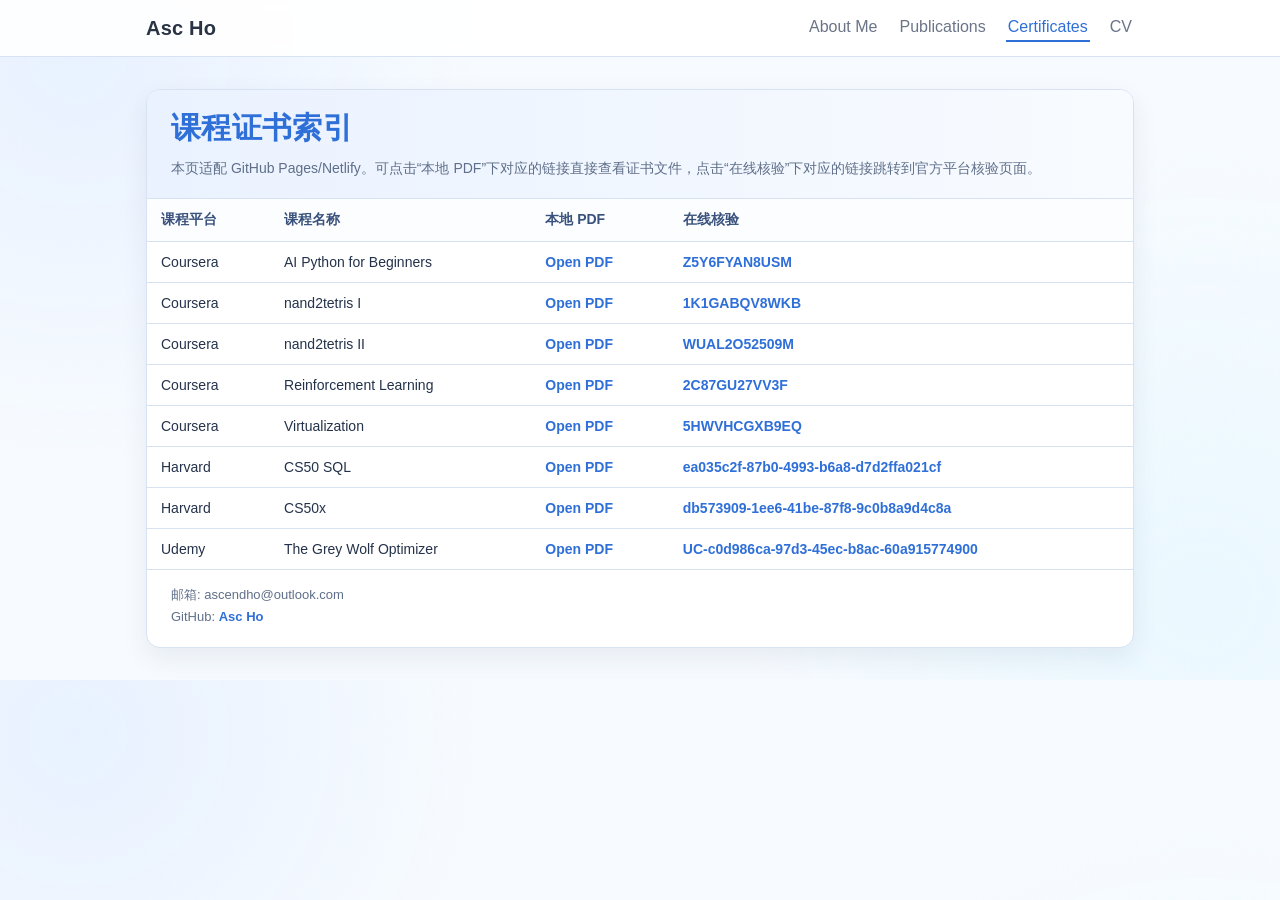
==== index.html @ d818a70f "个人网页初步" ====
<!doctype html>
<html lang="zh-CN">

<head>
  <meta charset="UTF-8">
  <meta name="viewport" content="width=device-width, initial-scale=1.0">
  <title>Course Certificates Index</title>
  <style>
    :root {
      --bg: #f7fbff;
      --card: #ffffff;
      --line: #d7e3f3;
      --text: #24324a;
      --muted: #5f6f89;
      --accent: #2f6fd8;
      --accent-soft: #ecf3ff;
      --warn-bg: #fff4cc;
      --warn-text: #7a5400;
    }

    * {
      box-sizing: border-box;
    }

    body {
      margin: 0;
      color: var(--text);
      font-family: "Segoe UI", "PingFang SC", "Microsoft YaHei", sans-serif;
      background:
        radial-gradient(circle at 6% 8%, #e8f1ff 0%, transparent 30%),
        radial-gradient(circle at 94% 88%, #eaf8ff 0%, transparent 34%),
        var(--bg);
    }

    .wrap {
      max-width: 1024px;
      margin: 32px auto;
      padding: 0 18px;
    }

    .topbar {
      border-bottom: 1px solid var(--line);
      background: rgba(255, 255, 255, 0.9);
      backdrop-filter: blur(6px);
    }

    .topbar-inner {
      max-width: 1024px;
      margin: 0 auto;
      padding: 14px 18px;
      display: flex;
      align-items: center;
      justify-content: space-between;
      gap: 14px;
    }

    .site-name {
      margin: 0;
      font-size: 20px;
      font-weight: 700;
      color: #2a3344;
      text-decoration: none;
      letter-spacing: 0.2px;
    }

    .nav {
      display: flex;
      align-items: center;
      gap: 18px;
      flex-wrap: wrap;
    }

    .nav a {
      color: #6a7487;
      font-weight: 500;
      font-size: 16px;
      text-decoration: none;
      padding: 4px 2px;
      border-bottom: 2px solid transparent;
    }

    .nav a:hover {
      color: #2f6fd8;
      text-decoration: none;
    }

    .nav a.active {
      color: #2f6fd8;
      border-bottom-color: #2f6fd8;
    }

    .card {
      background: var(--card);
      border: 1px solid var(--line);
      border-radius: 14px;
      overflow: hidden;
      box-shadow: 0 10px 26px rgba(32, 52, 83, 0.08);
    }

    .head {
      padding: 18px 24px;
      border-bottom: 1px solid var(--line);
      background: linear-gradient(90deg, #eaf2ff, #f8fbff);
    }

    h1 {
      margin: 0;
      font-size: 30px;
      color: var(--accent);
      letter-spacing: 0.3px;
    }

    .desc {
      margin: 8px 0 0;
      color: var(--muted);
      font-size: 14px;
      line-height: 1.65;
    }

    table {
      width: 100%;
      border-collapse: collapse;
      font-size: 14px;
    }

    th,
    td {
      border-bottom: 1px solid var(--line);
      padding: 12px 14px;
      text-align: left;
      vertical-align: top;
    }

    th {
      background: #fbfdff;
      color: #39517c;
      font-weight: 700;
    }

    tr:hover td {
      background: var(--accent-soft);
    }

    a {
      color: var(--accent);
      font-weight: 700;
      text-decoration: none;
      word-break: break-all;
    }

    a:hover {
      text-decoration: underline;
    }

    .to-fill {
      display: inline-block;
      padding: 3px 8px;
      border-radius: 999px;
      background: var(--warn-bg);
      color: var(--warn-text);
      font-weight: 700;
      border: 1px solid #f2d271;
      font-size: 12px;
      letter-spacing: 0.2px;
    }

    .foot {
      padding: 14px 24px 20px;
      color: var(--muted);
      font-size: 13px;
      line-height: 1.65;
    }

    @media (max-width: 760px) {
      .wrap {
        margin: 18px auto;
      }

      .topbar-inner {
        flex-direction: column;
        align-items: flex-start;
        gap: 8px;
      }

      .nav {
        gap: 12px;
      }

      .nav a {
        font-size: 15px;
      }

      h1 {
        font-size: 24px;
      }

      table {
        font-size: 13px;
      }

      th,
      td {
        padding: 10px;
      }
    }
  </style>
</head>

<body>
  <header class="topbar">
    <div class="topbar-inner">
      <a class="site-name" href="https://github.com/ascendho" target="_blank" rel="noopener noreferrer">Asc Ho</a>
      <nav class="nav" aria-label="Main Navigation">
        <a href="https://github.com/ascendho" target="_blank" rel="noopener noreferrer">About Me</a>
        <a href="https://scholar.google.com" target="_blank" rel="noopener noreferrer">Publications</a>
        <a class="active" href="index.html">Certificates</a>
        <a href="certificates/resume.pdf" target="_blank" rel="noopener noreferrer"
          title="Place your resume at certificates/resume.pdf in this repository.">CV</a>
      </nav>
    </div>
  </header>
  <div class="wrap">
    <section class="card">
      <header class="head">
        <h1>课程证书索引</h1>
        <p class="desc">本页适配 GitHub Pages/Netlify。可点击“本地 PDF”下对应的链接直接查看证书文件，点击“在线核验”下对应的链接跳转到官方平台核验页面。</p>
      </header>

      <table>
        <thead>
          <tr>
            <th>课程平台</th>
            <th>课程名称</th>
            <th>本地 PDF</th>
            <th>在线核验</th>
          </tr>
        </thead>
        <tbody>
          <tr>
            <td>Coursera</td>
            <td>AI Python for Beginners</td>
            <td><a href="certificates/ai-python-for-beginners.pdf" target="_blank" rel="noopener noreferrer">Open
                PDF</a></td>
            <td><a href="https://coursera.org/verify/Z5Y6FYAN8USM" target="_blank"
                rel="noopener noreferrer">Z5Y6FYAN8USM</a></td>
          </tr>
          <tr>
            <td>Coursera</td>
            <td>nand2tetris I</td>
            <td><a href="certificates/nand2tetris-i.pdf" target="_blank" rel="noopener noreferrer">Open PDF</a></td>
            <td><a href="https://coursera.org/verify/1K1GABQV8WKB" target="_blank"
                rel="noopener noreferrer">1K1GABQV8WKB</a></td>
          </tr>
          <tr>
            <td>Coursera</td>
            <td>nand2tetris II</td>
            <td><a href="certificates/nand2tetris-ii.pdf" target="_blank" rel="noopener noreferrer">Open PDF</a></td>
            <td><a href="https://coursera.org/verify/WUAL2O52509M" target="_blank"
                rel="noopener noreferrer">WUAL2O52509M</a></td>
          </tr>
          <tr>
            <td>Coursera</td>
            <td>Reinforcement Learning</td>
            <td><a href="certificates/reinforcement-learning.pdf" target="_blank" rel="noopener noreferrer">Open PDF</a>
            </td>
            <td><a href="https://coursera.org/verify/2C87GU27VV3F" target="_blank"
                rel="noopener noreferrer">2C87GU27VV3F</a></td>
          </tr>
          <tr>
            <td>Coursera</td>
            <td>Virtualization</td>
            <td><a href="certificates/virtualization.pdf" target="_blank" rel="noopener noreferrer">Open PDF</a></td>
            <td><a href="https://coursera.org/verify/5HWVHCGXB9EQ" target="_blank"
                rel="noopener noreferrer">5HWVHCGXB9EQ</a></td>
          </tr>
          <tr>
            <td>Harvard</td>
            <td>CS50 SQL</td>
            <td><a href="certificates/cs50-sql.pdf" target="_blank" rel="noopener noreferrer">Open PDF</a></td>
            <td><a href="https://cs50.harvard.edu/certificates/ea035c2f-87b0-4993-b6a8-d7d2ffa021cf" target="_blank"
                rel="noopener noreferrer">ea035c2f-87b0-4993-b6a8-d7d2ffa021cf</a></td>
          </tr>
          <tr>
            <td>Harvard</td>
            <td>CS50x</td>
            <td><a href="certificates/cs50x.pdf" target="_blank" rel="noopener noreferrer">Open PDF</a></td>
            <td><a href="https://cs50.harvard.edu/certificates/db573909-1ee6-41be-87f8-9c0b8a9d4c8a" target="_blank"
                rel="noopener noreferrer">db573909-1ee6-41be-87f8-9c0b8a9d4c8a</a></td>
          </tr>
          <tr>
            <td>Udemy</td>
            <td>The Grey Wolf Optimizer</td>
            <td><a href="certificates/the-grey-wolf-optimizer.pdf" target="_blank" rel="noopener noreferrer">Open
                PDF</a></td>
            <td><a href="https://ude.my/UC-c0d986ca-97d3-45ec-b8ac-60a915774900" target="_blank"
                rel="noopener noreferrer">UC-c0d986ca-97d3-45ec-b8ac-60a915774900</a></td>
          </tr>
        </tbody>
      </table>

      <div class="foot">
        邮箱: ascendho@outlook.com<br>
        GitHub: <a href="https://github.com/ascendho" target="_blank" rel="noopener noreferrer">Asc Ho</a>
      </div>
    </section>
  </div>
</body>

</html>
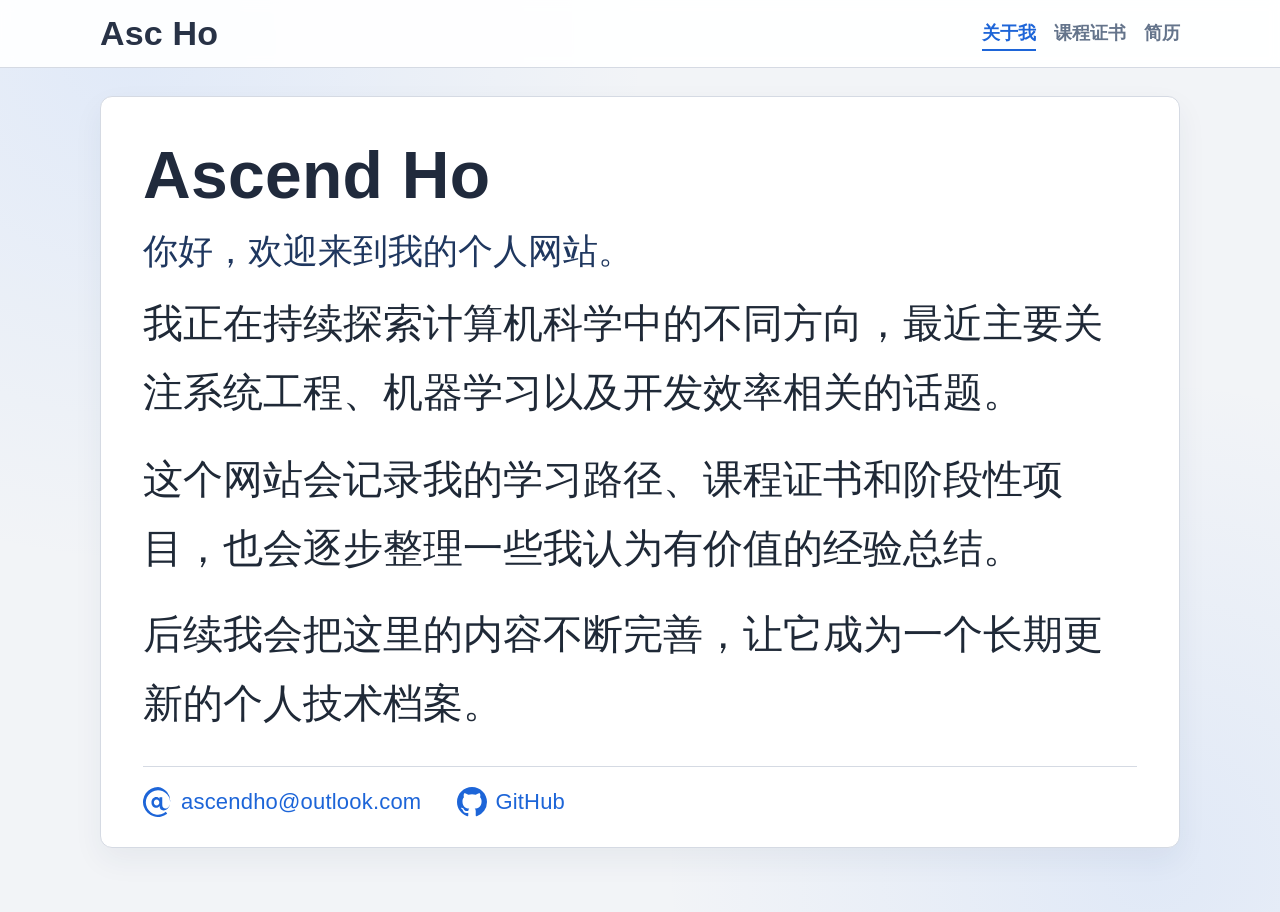
==== commit 9a3f1663: "添加 About me" ====
--- a/index.html
+++ b/index.html
@@ -4,22 +4,24 @@
 <head>
   <meta charset="UTF-8">
   <meta name="viewport" content="width=device-width, initial-scale=1.0">
-  <title>Course Certificates Index</title>
+  <title>Asc Ho</title>
   <style>
     :root {
-      --bg: #f7fbff;
+      --bg: #f2f4f7;
       --card: #ffffff;
-      --line: #d7e3f3;
-      --text: #24324a;
-      --muted: #5f6f89;
-      --accent: #2f6fd8;
-      --accent-soft: #ecf3ff;
-      --warn-bg: #fff4cc;
-      --warn-text: #7a5400;
+      --text: #1f2937;
+      --muted: #4b5563;
+      --line: #d5dae3;
+      --accent: #1d65d8;
+      --accent-soft: #eff5ff;
     }
 
     * {
       box-sizing: border-box;
+    }
+
+    html {
+      scroll-behavior: smooth;
     }
 
     body {
@@ -27,40 +29,37 @@
       color: var(--text);
       font-family: "Segoe UI", "PingFang SC", "Microsoft YaHei", sans-serif;
       background:
-        radial-gradient(circle at 6% 8%, #e8f1ff 0%, transparent 30%),
-        radial-gradient(circle at 94% 88%, #eaf8ff 0%, transparent 34%),
+        radial-gradient(circle at 10% 5%, rgba(98, 157, 255, 0.12) 0%, transparent 36%),
+        radial-gradient(circle at 90% 95%, rgba(66, 133, 244, 0.1) 0%, transparent 34%),
         var(--bg);
-    }
-
-    .wrap {
-      max-width: 1024px;
-      margin: 32px auto;
-      padding: 0 18px;
     }
 
     .topbar {
       border-bottom: 1px solid var(--line);
-      background: rgba(255, 255, 255, 0.9);
+      background: rgba(255, 255, 255, 0.93);
       backdrop-filter: blur(6px);
+      position: sticky;
+      top: 0;
+      z-index: 10;
     }
 
     .topbar-inner {
-      max-width: 1024px;
+      max-width: 1120px;
       margin: 0 auto;
-      padding: 14px 18px;
+      padding: 14px 20px;
       display: flex;
       align-items: center;
       justify-content: space-between;
-      gap: 14px;
+      gap: 16px;
     }
 
     .site-name {
       margin: 0;
-      font-size: 20px;
+      color: #283246;
+      font-size: 34px;
       font-weight: 700;
-      color: #2a3344;
+      letter-spacing: 0.2px;
       text-decoration: none;
-      letter-spacing: 0.2px;
     }
 
     .nav {
@@ -71,56 +70,135 @@
     }
 
     .nav a {
-      color: #6a7487;
-      font-weight: 500;
-      font-size: 16px;
+      color: #64748b;
       text-decoration: none;
-      padding: 4px 2px;
+      font-size: 18px;
+      font-weight: 600;
       border-bottom: 2px solid transparent;
+      padding: 4px 0;
+      transition: color 0.22s ease, border-color 0.22s ease;
     }
 
     .nav a:hover {
-      color: #2f6fd8;
-      text-decoration: none;
+      color: var(--accent);
     }
 
     .nav a.active {
-      color: #2f6fd8;
-      border-bottom-color: #2f6fd8;
+      color: var(--accent);
+      border-bottom-color: var(--accent);
+    }
+
+    .wrap {
+      max-width: 1120px;
+      margin: 28px auto;
+      padding: 0 20px 36px;
     }
 
     .card {
       background: var(--card);
       border: 1px solid var(--line);
-      border-radius: 14px;
+      border-radius: 12px;
+      box-shadow: 0 12px 30px rgba(39, 54, 84, 0.06);
       overflow: hidden;
-      box-shadow: 0 10px 26px rgba(32, 52, 83, 0.08);
-    }
-
-    .head {
-      padding: 18px 24px;
+    }
+
+    .about {
+      padding: 44px 42px 30px;
+      animation: fade-in 0.7s ease;
+    }
+
+    h1 {
+      margin: 0;
+      font-size: 66px;
+      line-height: 1.05;
+      letter-spacing: 0.3px;
+      color: #202a3c;
+    }
+
+    .role {
+      margin: 18px 0 14px;
+      font-size: 35px;
+      color: #1f375f;
+      font-weight: 500;
+    }
+
+    .desc {
+      margin: 0;
+      color: #1f2937;
+      font-size: 40px;
+      line-height: 1.72;
+    }
+
+    .desc+.desc {
+      margin-top: 18px;
+    }
+
+    .contact {
+      margin-top: 28px;
+      padding-top: 20px;
+      border-top: 1px solid var(--line);
+    }
+
+    .contact-links {
+      display: flex;
+      align-items: center;
+      gap: 36px;
+      flex-wrap: wrap;
+    }
+
+    .contact-link {
+      display: inline-flex;
+      align-items: center;
+      gap: 8px;
+      color: var(--accent);
+      text-decoration: none;
+      font-size: 22px;
+      line-height: 1.2;
+      font-weight: 500;
+      letter-spacing: 0.2px;
+    }
+
+    .contact-link:hover {
+      text-decoration: underline;
+    }
+
+    .contact-icon {
+      width: 30px;
+      height: 30px;
+      fill: currentColor;
+      flex-shrink: 0;
+    }
+
+    .certificates {
+      margin-top: 22px;
+      border-top: 1px solid var(--line);
+      animation: fade-in 0.7s ease;
+    }
+
+    .section-head {
+      padding: 20px 26px;
       border-bottom: 1px solid var(--line);
-      background: linear-gradient(90deg, #eaf2ff, #f8fbff);
-    }
-
-    h1 {
-      margin: 0;
-      font-size: 30px;
-      color: var(--accent);
-      letter-spacing: 0.3px;
-    }
-
-    .desc {
-      margin: 8px 0 0;
+      background: linear-gradient(90deg, #edf3ff, #f8fbff);
+    }
+
+    h2 {
+      margin: 0;
+      font-size: 31px;
+      color: #1e4f9e;
+      letter-spacing: 0.2px;
+    }
+
+    .section-desc {
+      margin: 7px 0 0;
       color: var(--muted);
-      font-size: 14px;
+      font-size: 15px;
       line-height: 1.65;
     }
 
     table {
       width: 100%;
       border-collapse: collapse;
-      font-size: 14px;
+      font-size: 15px;
     }
 
     th,
@@ -133,65 +211,112 @@
 
     th {
       background: #fbfdff;
-      color: #39517c;
+      color: #334d77;
       font-weight: 700;
     }
 
-    tr:hover td {
+    tbody tr:hover td {
       background: var(--accent-soft);
     }
 
-    a {
+    td a {
       color: var(--accent);
+      text-decoration: none;
       font-weight: 700;
-      text-decoration: none;
       word-break: break-all;
     }
 
-    a:hover {
+    td a:hover {
       text-decoration: underline;
     }
 
-    .to-fill {
-      display: inline-block;
-      padding: 3px 8px;
-      border-radius: 999px;
-      background: var(--warn-bg);
-      color: var(--warn-text);
-      font-weight: 700;
-      border: 1px solid #f2d271;
-      font-size: 12px;
-      letter-spacing: 0.2px;
-    }
-
-    .foot {
-      padding: 14px 24px 20px;
-      color: var(--muted);
-      font-size: 13px;
-      line-height: 1.65;
-    }
-
-    @media (max-width: 760px) {
-      .wrap {
-        margin: 18px auto;
-      }
-
+    @keyframes fade-in {
+      from {
+        opacity: 0;
+        transform: translateY(8px);
+      }
+
+      to {
+        opacity: 1;
+        transform: translateY(0);
+      }
+    }
+
+    @media (max-width: 900px) {
+      .site-name {
+        font-size: 28px;
+      }
+
+      .nav a {
+        font-size: 16px;
+      }
+
+      .about {
+        padding: 28px 22px 24px;
+      }
+
+      h1 {
+        font-size: 46px;
+      }
+
+      .role {
+        font-size: 24px;
+      }
+
+      .desc {
+        font-size: 20px;
+      }
+
+      .contact-link {
+        font-size: 19px;
+      }
+
+      .contact-icon {
+        width: 26px;
+        height: 26px;
+      }
+    }
+
+    @media (max-width: 640px) {
       .topbar-inner {
         flex-direction: column;
         align-items: flex-start;
         gap: 8px;
       }
 
-      .nav {
-        gap: 12px;
-      }
-
-      .nav a {
-        font-size: 15px;
+      .wrap {
+        margin: 16px auto;
+        padding: 0 12px 24px;
+      }
+
+      .site-name {
+        font-size: 24px;
       }
 
       h1 {
-        font-size: 24px;
+        font-size: 38px;
+      }
+
+      .role {
+        margin-top: 12px;
+        font-size: 21px;
+      }
+
+      .desc {
+        font-size: 18px;
+      }
+
+      .contact-links {
+        gap: 16px;
+      }
+
+      .contact-link {
+        font-size: 18px;
+      }
+
+      .contact-icon {
+        width: 24px;
+        height: 24px;
       }
 
       table {
@@ -209,101 +334,45 @@
 <body>
   <header class="topbar">
     <div class="topbar-inner">
-      <a class="site-name" href="https://github.com/ascendho" target="_blank" rel="noopener noreferrer">Asc Ho</a>
+      <a class="site-name" href="#about">Asc Ho</a>
       <nav class="nav" aria-label="Main Navigation">
-        <a href="https://github.com/ascendho" target="_blank" rel="noopener noreferrer">About Me</a>
-        <a href="https://scholar.google.com" target="_blank" rel="noopener noreferrer">Publications</a>
-        <a class="active" href="index.html">Certificates</a>
-        <a href="certificates/resume.pdf" target="_blank" rel="noopener noreferrer"
-          title="Place your resume at certificates/resume.pdf in this repository.">CV</a>
+        <a class="active" href="index.html">关于我</a>
+        <a href="certificates/index.html">课程证书</a>
+        <a href="certificates/resume.pdf" target="_blank" rel="noopener noreferrer">简历</a>
       </nav>
     </div>
   </header>
-  <div class="wrap">
-    <section class="card">
-      <header class="head">
-        <h1>课程证书索引</h1>
-        <p class="desc">本页适配 GitHub Pages/Netlify。可点击“本地 PDF”下对应的链接直接查看证书文件，点击“在线核验”下对应的链接跳转到官方平台核验页面。</p>
-      </header>
-
-      <table>
-        <thead>
-          <tr>
-            <th>课程平台</th>
-            <th>课程名称</th>
-            <th>本地 PDF</th>
-            <th>在线核验</th>
-          </tr>
-        </thead>
-        <tbody>
-          <tr>
-            <td>Coursera</td>
-            <td>AI Python for Beginners</td>
-            <td><a href="certificates/ai-python-for-beginners.pdf" target="_blank" rel="noopener noreferrer">Open
-                PDF</a></td>
-            <td><a href="https://coursera.org/verify/Z5Y6FYAN8USM" target="_blank"
-                rel="noopener noreferrer">Z5Y6FYAN8USM</a></td>
-          </tr>
-          <tr>
-            <td>Coursera</td>
-            <td>nand2tetris I</td>
-            <td><a href="certificates/nand2tetris-i.pdf" target="_blank" rel="noopener noreferrer">Open PDF</a></td>
-            <td><a href="https://coursera.org/verify/1K1GABQV8WKB" target="_blank"
-                rel="noopener noreferrer">1K1GABQV8WKB</a></td>
-          </tr>
-          <tr>
-            <td>Coursera</td>
-            <td>nand2tetris II</td>
-            <td><a href="certificates/nand2tetris-ii.pdf" target="_blank" rel="noopener noreferrer">Open PDF</a></td>
-            <td><a href="https://coursera.org/verify/WUAL2O52509M" target="_blank"
-                rel="noopener noreferrer">WUAL2O52509M</a></td>
-          </tr>
-          <tr>
-            <td>Coursera</td>
-            <td>Reinforcement Learning</td>
-            <td><a href="certificates/reinforcement-learning.pdf" target="_blank" rel="noopener noreferrer">Open PDF</a>
-            </td>
-            <td><a href="https://coursera.org/verify/2C87GU27VV3F" target="_blank"
-                rel="noopener noreferrer">2C87GU27VV3F</a></td>
-          </tr>
-          <tr>
-            <td>Coursera</td>
-            <td>Virtualization</td>
-            <td><a href="certificates/virtualization.pdf" target="_blank" rel="noopener noreferrer">Open PDF</a></td>
-            <td><a href="https://coursera.org/verify/5HWVHCGXB9EQ" target="_blank"
-                rel="noopener noreferrer">5HWVHCGXB9EQ</a></td>
-          </tr>
-          <tr>
-            <td>Harvard</td>
-            <td>CS50 SQL</td>
-            <td><a href="certificates/cs50-sql.pdf" target="_blank" rel="noopener noreferrer">Open PDF</a></td>
-            <td><a href="https://cs50.harvard.edu/certificates/ea035c2f-87b0-4993-b6a8-d7d2ffa021cf" target="_blank"
-                rel="noopener noreferrer">ea035c2f-87b0-4993-b6a8-d7d2ffa021cf</a></td>
-          </tr>
-          <tr>
-            <td>Harvard</td>
-            <td>CS50x</td>
-            <td><a href="certificates/cs50x.pdf" target="_blank" rel="noopener noreferrer">Open PDF</a></td>
-            <td><a href="https://cs50.harvard.edu/certificates/db573909-1ee6-41be-87f8-9c0b8a9d4c8a" target="_blank"
-                rel="noopener noreferrer">db573909-1ee6-41be-87f8-9c0b8a9d4c8a</a></td>
-          </tr>
-          <tr>
-            <td>Udemy</td>
-            <td>The Grey Wolf Optimizer</td>
-            <td><a href="certificates/the-grey-wolf-optimizer.pdf" target="_blank" rel="noopener noreferrer">Open
-                PDF</a></td>
-            <td><a href="https://ude.my/UC-c0d986ca-97d3-45ec-b8ac-60a915774900" target="_blank"
-                rel="noopener noreferrer">UC-c0d986ca-97d3-45ec-b8ac-60a915774900</a></td>
-          </tr>
-        </tbody>
-      </table>
-
-      <div class="foot">
-        邮箱: ascendho@outlook.com<br>
-        GitHub: <a href="https://github.com/ascendho" target="_blank" rel="noopener noreferrer">Asc Ho</a>
+
+  <main class="wrap">
+    <section id="about" class="card about">
+      <h1>Ascend Ho</h1>
+      <p class="role">你好，欢迎来到我的个人网站。</p>
+      <p class="desc">我正在持续探索计算机科学中的不同方向，最近主要关注系统工程、机器学习以及开发效率相关的话题。</p>
+      <p class="desc">这个网站会记录我的学习路径、课程证书和阶段性项目，也会逐步整理一些我认为有价值的经验总结。</p>
+      <p class="desc">后续我会把这里的内容不断完善，让它成为一个长期更新的个人技术档案。</p>
+
+      <div class="contact">
+        <div class="contact-links">
+          <a class="contact-link" href="mailto:ascendho@outlook.com" aria-label="发送邮件给 ascendho@outlook.com">
+            <svg class="contact-icon" viewBox="0 0 16 16" aria-hidden="true" focusable="false">
+              <path
+                d="M8 0a8 8 0 1 0 4.906 14.32l-.722-1.093A6.5 6.5 0 1 1 14.5 8c0 2.162-1.187 3.5-2.5 3.5-1.017 0-1.727-.746-1.727-1.9V5.5H8.8v.749h-.03c-.325-.57-.914-.93-1.691-.93-1.425 0-2.567 1.232-2.567 2.9 0 1.671 1.13 2.904 2.57 2.904.8 0 1.406-.365 1.73-.982h.028v.18c0 1.237.74 2.179 2.06 2.179 2.053 0 3.6-1.899 3.6-4.5A7.5 7.5 0 0 0 8 0Zm-.75 9.805c-.84 0-1.438-.73-1.438-1.589 0-.859.599-1.584 1.438-1.584.848 0 1.451.725 1.451 1.584 0 .86-.603 1.589-1.45 1.589Z" />
+            </svg>
+            <span>ascendho@outlook.com</span>
+          </a>
+
+          <a class="contact-link" href="https://github.com/ascendho" target="_blank" rel="noopener noreferrer"
+            aria-label="访问 Asc Ho 的 GitHub">
+            <svg class="contact-icon" viewBox="0 0 16 16" aria-hidden="true" focusable="false">
+              <path
+                d="M8 0C3.58 0 0 3.58 0 8c0 3.54 2.29 6.53 5.47 7.59.4.07.55-.17.55-.38 0-.19-.01-.82-.01-1.49-2.01.37-2.53-.49-2.69-.94-.09-.23-.48-.94-.82-1.13-.28-.15-.68-.52-.01-.53.63-.01 1.08.58 1.23.82.72 1.21 1.87.87 2.33.66.07-.52.28-.87.5-1.07-1.78-.2-3.64-.89-3.64-3.95 0-.87.31-1.59.82-2.15-.08-.2-.36-1.02.08-2.12 0 0 .67-.21 2.2.82a7.53 7.53 0 0 1 4 0c1.53-1.04 2.2-.82 2.2-.82.44 1.1.16 1.92.08 2.12.51.56.82 1.27.82 2.15 0 3.07-1.87 3.75-3.65 3.95.29.25.54.73.54 1.48 0 1.07-.01 1.93-.01 2.2 0 .21.15.46.55.38A8.01 8.01 0 0 0 16 8c0-4.42-3.58-8-8-8Z" />
+            </svg>
+            <span>GitHub</span>
+          </a>
+        </div>
       </div>
     </section>
-  </div>
+  </main>
 </body>
 
 </html>
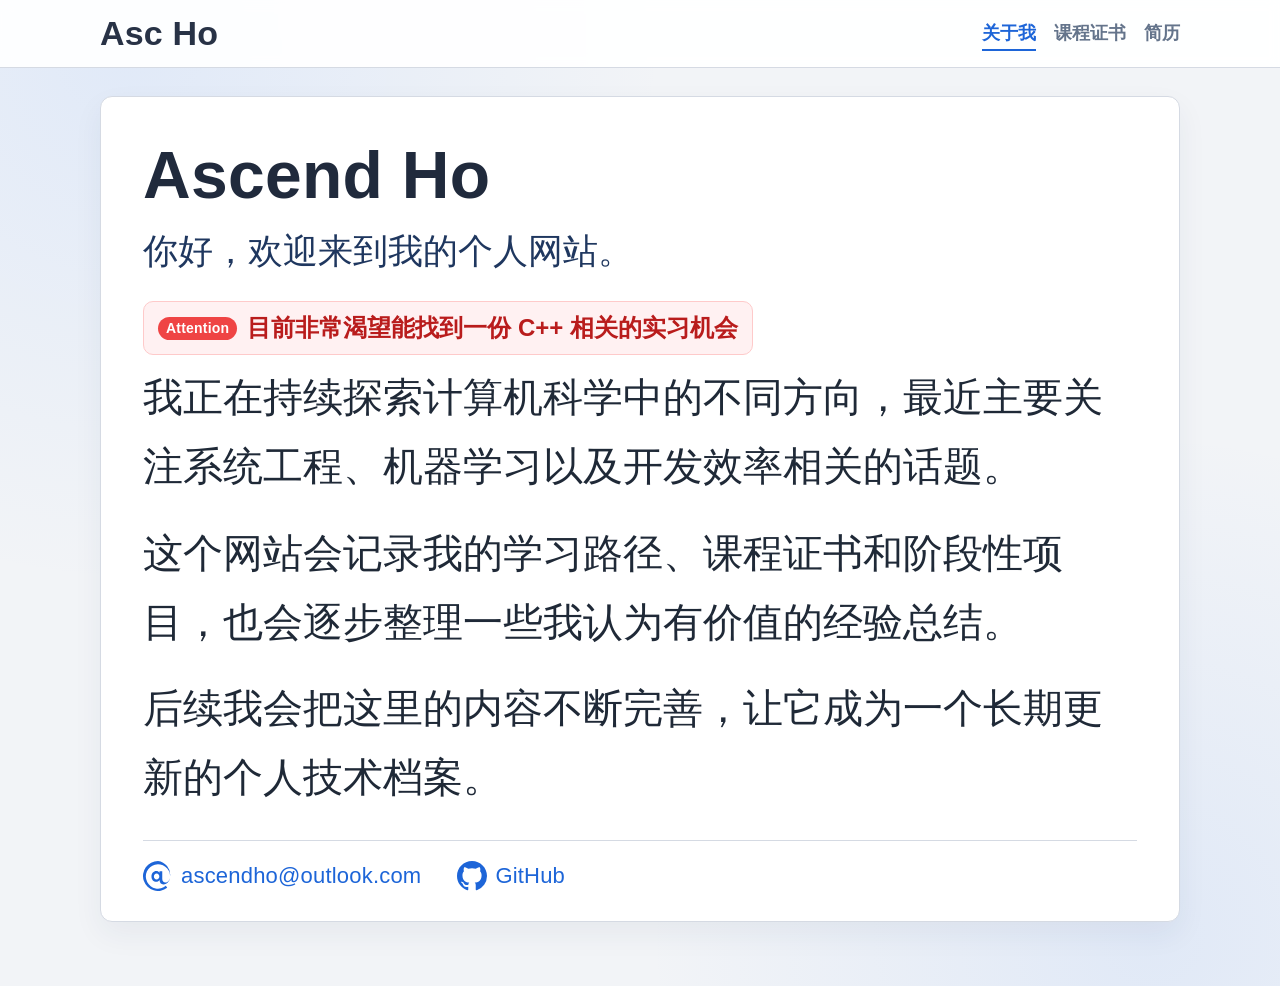
==== commit a4e9c9d3: "添加 “Attention” 提示" ====
--- a/index.html
+++ b/index.html
@@ -5,103 +5,8 @@
   <meta charset="UTF-8">
   <meta name="viewport" content="width=device-width, initial-scale=1.0">
   <title>Asc Ho</title>
+  <link rel="stylesheet" href="assets/common.css">
   <style>
-    :root {
-      --bg: #f2f4f7;
-      --card: #ffffff;
-      --text: #1f2937;
-      --muted: #4b5563;
-      --line: #d5dae3;
-      --accent: #1d65d8;
-      --accent-soft: #eff5ff;
-    }
-
-    * {
-      box-sizing: border-box;
-    }
-
-    html {
-      scroll-behavior: smooth;
-    }
-
-    body {
-      margin: 0;
-      color: var(--text);
-      font-family: "Segoe UI", "PingFang SC", "Microsoft YaHei", sans-serif;
-      background:
-        radial-gradient(circle at 10% 5%, rgba(98, 157, 255, 0.12) 0%, transparent 36%),
-        radial-gradient(circle at 90% 95%, rgba(66, 133, 244, 0.1) 0%, transparent 34%),
-        var(--bg);
-    }
-
-    .topbar {
-      border-bottom: 1px solid var(--line);
-      background: rgba(255, 255, 255, 0.93);
-      backdrop-filter: blur(6px);
-      position: sticky;
-      top: 0;
-      z-index: 10;
-    }
-
-    .topbar-inner {
-      max-width: 1120px;
-      margin: 0 auto;
-      padding: 14px 20px;
-      display: flex;
-      align-items: center;
-      justify-content: space-between;
-      gap: 16px;
-    }
-
-    .site-name {
-      margin: 0;
-      color: #283246;
-      font-size: 34px;
-      font-weight: 700;
-      letter-spacing: 0.2px;
-      text-decoration: none;
-    }
-
-    .nav {
-      display: flex;
-      align-items: center;
-      gap: 18px;
-      flex-wrap: wrap;
-    }
-
-    .nav a {
-      color: #64748b;
-      text-decoration: none;
-      font-size: 18px;
-      font-weight: 600;
-      border-bottom: 2px solid transparent;
-      padding: 4px 0;
-      transition: color 0.22s ease, border-color 0.22s ease;
-    }
-
-    .nav a:hover {
-      color: var(--accent);
-    }
-
-    .nav a.active {
-      color: var(--accent);
-      border-bottom-color: var(--accent);
-    }
-
-    .wrap {
-      max-width: 1120px;
-      margin: 28px auto;
-      padding: 0 20px 36px;
-    }
-
-    .card {
-      background: var(--card);
-      border: 1px solid var(--line);
-      border-radius: 12px;
-      box-shadow: 0 12px 30px rgba(39, 54, 84, 0.06);
-      overflow: hidden;
-    }
-
     .about {
       padding: 44px 42px 30px;
       animation: fade-in 0.7s ease;
@@ -120,6 +25,36 @@
       font-size: 35px;
       color: #1f375f;
       font-weight: 500;
+    }
+
+    .notice {
+      margin: 12px 0 8px;
+      display: inline-flex;
+      align-items: center;
+      gap: 10px;
+      padding: 8px 14px;
+      border-radius: 10px;
+      border: 1px solid #fecaca;
+      background: #fff1f2;
+      color: #b91c1c;
+      font-size: 24px;
+      font-weight: 700;
+      line-height: 1.5;
+    }
+
+    .notice-badge {
+      display: inline-flex;
+      align-items: center;
+      justify-content: center;
+      padding: 2px 8px;
+      border-radius: 999px;
+      background: #ef4444;
+      color: #ffffff;
+      font-size: 14px;
+      letter-spacing: 0.2px;
+      line-height: 1.4;
+      font-weight: 700;
+      flex-shrink: 0;
     }
 
     .desc {
@@ -169,88 +104,7 @@
       flex-shrink: 0;
     }
 
-    .certificates {
-      margin-top: 22px;
-      border-top: 1px solid var(--line);
-      animation: fade-in 0.7s ease;
-    }
-
-    .section-head {
-      padding: 20px 26px;
-      border-bottom: 1px solid var(--line);
-      background: linear-gradient(90deg, #edf3ff, #f8fbff);
-    }
-
-    h2 {
-      margin: 0;
-      font-size: 31px;
-      color: #1e4f9e;
-      letter-spacing: 0.2px;
-    }
-
-    .section-desc {
-      margin: 7px 0 0;
-      color: var(--muted);
-      font-size: 15px;
-      line-height: 1.65;
-    }
-
-    table {
-      width: 100%;
-      border-collapse: collapse;
-      font-size: 15px;
-    }
-
-    th,
-    td {
-      border-bottom: 1px solid var(--line);
-      padding: 12px 14px;
-      text-align: left;
-      vertical-align: top;
-    }
-
-    th {
-      background: #fbfdff;
-      color: #334d77;
-      font-weight: 700;
-    }
-
-    tbody tr:hover td {
-      background: var(--accent-soft);
-    }
-
-    td a {
-      color: var(--accent);
-      text-decoration: none;
-      font-weight: 700;
-      word-break: break-all;
-    }
-
-    td a:hover {
-      text-decoration: underline;
-    }
-
-    @keyframes fade-in {
-      from {
-        opacity: 0;
-        transform: translateY(8px);
-      }
-
-      to {
-        opacity: 1;
-        transform: translateY(0);
-      }
-    }
-
     @media (max-width: 900px) {
-      .site-name {
-        font-size: 28px;
-      }
-
-      .nav a {
-        font-size: 16px;
-      }
-
       .about {
         padding: 28px 22px 24px;
       }
@@ -265,6 +119,10 @@
 
       .desc {
         font-size: 20px;
+      }
+
+      .notice {
+        font-size: 19px;
       }
 
       .contact-link {
@@ -278,21 +136,6 @@
     }
 
     @media (max-width: 640px) {
-      .topbar-inner {
-        flex-direction: column;
-        align-items: flex-start;
-        gap: 8px;
-      }
-
-      .wrap {
-        margin: 16px auto;
-        padding: 0 12px 24px;
-      }
-
-      .site-name {
-        font-size: 24px;
-      }
-
       h1 {
         font-size: 38px;
       }
@@ -306,6 +149,15 @@
         font-size: 18px;
       }
 
+      .notice {
+        width: 100%;
+        font-size: 17px;
+      }
+
+      .notice-badge {
+        font-size: 12px;
+      }
+
       .contact-links {
         gap: 16px;
       }
@@ -318,35 +170,18 @@
         width: 24px;
         height: 24px;
       }
-
-      table {
-        font-size: 13px;
-      }
-
-      th,
-      td {
-        padding: 10px;
-      }
     }
   </style>
 </head>
 
 <body>
-  <header class="topbar">
-    <div class="topbar-inner">
-      <a class="site-name" href="#about">Asc Ho</a>
-      <nav class="nav" aria-label="Main Navigation">
-        <a class="active" href="index.html">关于我</a>
-        <a href="certificates/index.html">课程证书</a>
-        <a href="certificates/resume.pdf" target="_blank" rel="noopener noreferrer">简历</a>
-      </nav>
-    </div>
-  </header>
+  <header id="site-header" class="topbar" data-page="about" data-root-prefix=""></header>
 
   <main class="wrap">
     <section id="about" class="card about">
       <h1>Ascend Ho</h1>
       <p class="role">你好，欢迎来到我的个人网站。</p>
+      <p class="notice"><span class="notice-badge">Attention</span>目前非常渴望能找到一份 C++ 相关的实习机会</p>
       <p class="desc">我正在持续探索计算机科学中的不同方向，最近主要关注系统工程、机器学习以及开发效率相关的话题。</p>
       <p class="desc">这个网站会记录我的学习路径、课程证书和阶段性项目，也会逐步整理一些我认为有价值的经验总结。</p>
       <p class="desc">后续我会把这里的内容不断完善，让它成为一个长期更新的个人技术档案。</p>
@@ -373,6 +208,7 @@
       </div>
     </section>
   </main>
+  <script src="assets/nav.js" defer></script>
 </body>
 
 </html>
--- a/assets/common.css
+++ b/assets/common.css
@@ -0,0 +1,130 @@
+:root {
+  --bg: #f2f4f7;
+  --card: #ffffff;
+  --text: #1f2937;
+  --muted: #4b5563;
+  --line: #d5dae3;
+  --accent: #1d65d8;
+  --accent-soft: #eff5ff;
+}
+
+* {
+  box-sizing: border-box;
+}
+
+body {
+  margin: 0;
+  color: var(--text);
+  font-family: "Segoe UI", "PingFang SC", "Microsoft YaHei", sans-serif;
+  background:
+    radial-gradient(circle at 10% 5%, rgba(98, 157, 255, 0.12) 0%, transparent 36%),
+    radial-gradient(circle at 90% 95%, rgba(66, 133, 244, 0.1) 0%, transparent 34%),
+    var(--bg);
+}
+
+.topbar {
+  border-bottom: 1px solid var(--line);
+  background: rgba(255, 255, 255, 0.93);
+  backdrop-filter: blur(6px);
+  position: sticky;
+  top: 0;
+  z-index: 10;
+}
+
+.topbar-inner {
+  max-width: 1120px;
+  margin: 0 auto;
+  padding: 14px 20px;
+  display: flex;
+  align-items: center;
+  justify-content: space-between;
+  gap: 16px;
+}
+
+.site-name {
+  margin: 0;
+  color: #283246;
+  font-size: 34px;
+  font-weight: 700;
+  letter-spacing: 0.2px;
+  text-decoration: none;
+}
+
+.nav {
+  display: flex;
+  align-items: center;
+  gap: 18px;
+  flex-wrap: wrap;
+}
+
+.nav a {
+  color: #64748b;
+  text-decoration: none;
+  font-size: 18px;
+  font-weight: 600;
+  border-bottom: 2px solid transparent;
+  padding: 4px 0;
+  transition: color 0.22s ease, border-color 0.22s ease;
+}
+
+.nav a:hover {
+  color: var(--accent);
+}
+
+.nav a.active {
+  color: var(--accent);
+  border-bottom-color: var(--accent);
+}
+
+.wrap {
+  max-width: 1120px;
+  margin: 28px auto;
+  padding: 0 20px 36px;
+}
+
+.card {
+  background: var(--card);
+  border: 1px solid var(--line);
+  border-radius: 12px;
+  box-shadow: 0 12px 30px rgba(39, 54, 84, 0.06);
+  overflow: hidden;
+}
+
+@keyframes fade-in {
+  from {
+    opacity: 0;
+    transform: translateY(8px);
+  }
+
+  to {
+    opacity: 1;
+    transform: translateY(0);
+  }
+}
+
+@media (max-width: 900px) {
+  .site-name {
+    font-size: 28px;
+  }
+
+  .nav a {
+    font-size: 16px;
+  }
+}
+
+@media (max-width: 640px) {
+  .topbar-inner {
+    flex-direction: column;
+    align-items: flex-start;
+    gap: 8px;
+  }
+
+  .wrap {
+    margin: 16px auto;
+    padding: 0 12px 24px;
+  }
+
+  .site-name {
+    font-size: 24px;
+  }
+}
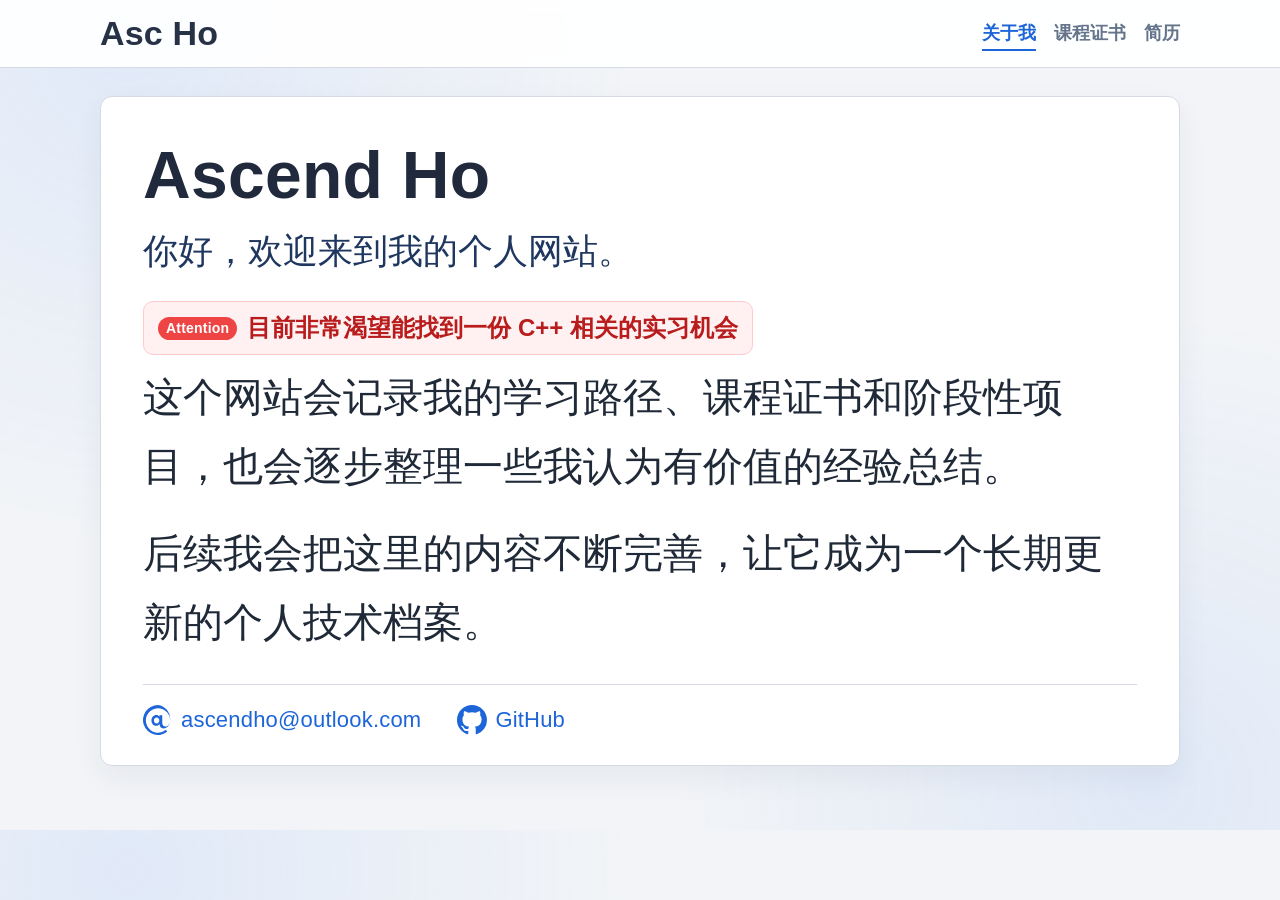
==== commit 779a8657: "更新 index.html" ====
--- a/index.html
+++ b/index.html
@@ -182,7 +182,6 @@
       <h1>Ascend Ho</h1>
       <p class="role">你好，欢迎来到我的个人网站。</p>
       <p class="notice"><span class="notice-badge">Attention</span>目前非常渴望能找到一份 C++ 相关的实习机会</p>
-      <p class="desc">我正在持续探索计算机科学中的不同方向，最近主要关注系统工程、机器学习以及开发效率相关的话题。</p>
       <p class="desc">这个网站会记录我的学习路径、课程证书和阶段性项目，也会逐步整理一些我认为有价值的经验总结。</p>
       <p class="desc">后续我会把这里的内容不断完善，让它成为一个长期更新的个人技术档案。</p>
 
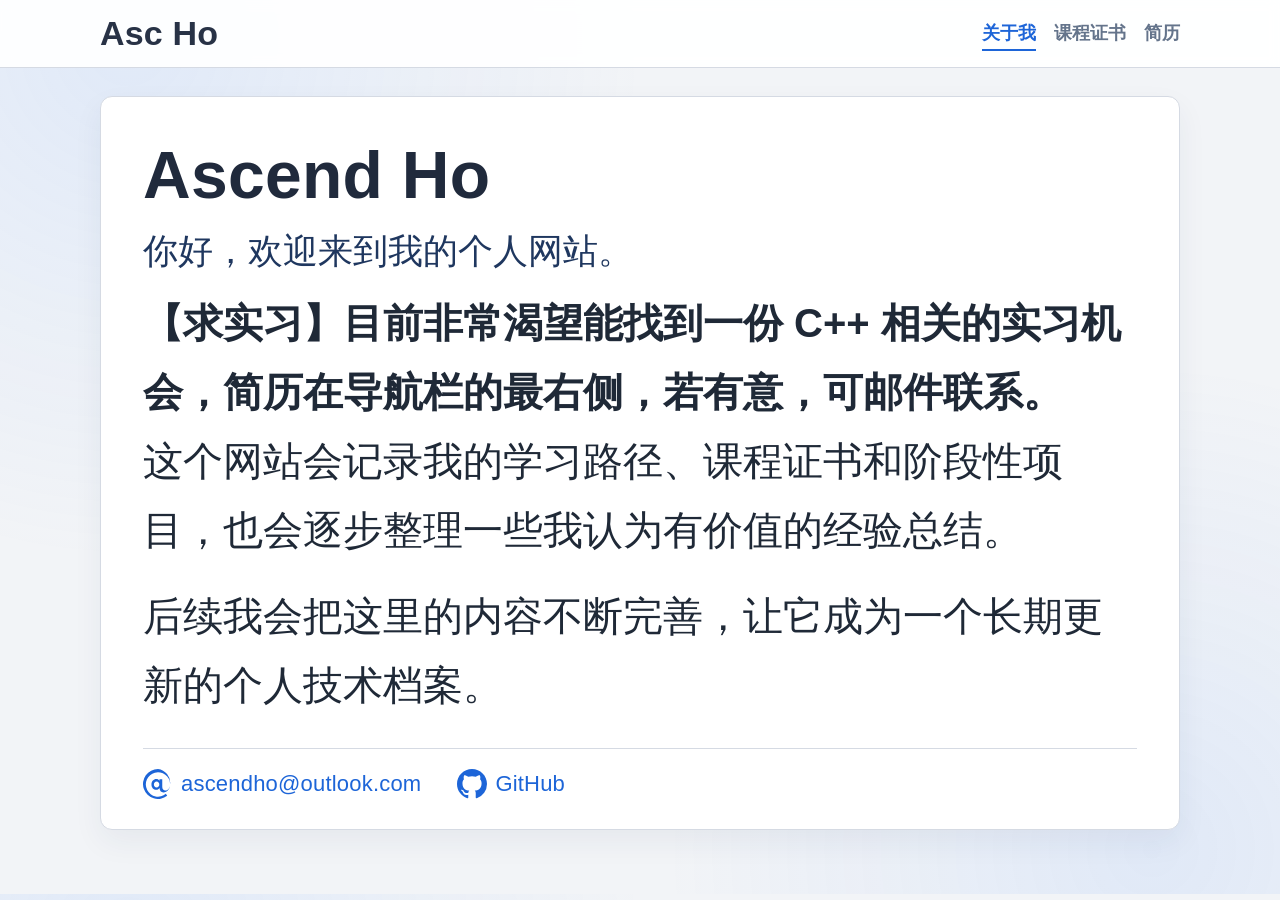
==== commit ae07f30e: "修改 notice 样式" ====
--- a/index.html
+++ b/index.html
@@ -28,33 +28,11 @@
     }
 
     .notice {
-      margin: 12px 0 8px;
-      display: inline-flex;
-      align-items: center;
-      gap: 10px;
-      padding: 8px 14px;
-      border-radius: 10px;
-      border: 1px solid #fecaca;
-      background: #fff1f2;
-      color: #b91c1c;
-      font-size: 24px;
-      font-weight: 700;
-      line-height: 1.5;
-    }
-
-    .notice-badge {
-      display: inline-flex;
-      align-items: center;
-      justify-content: center;
-      padding: 2px 8px;
-      border-radius: 999px;
-      background: #ef4444;
-      color: #ffffff;
-      font-size: 14px;
-      letter-spacing: 0.2px;
-      line-height: 1.4;
-      font-weight: 700;
-      flex-shrink: 0;
+      margin: 0;
+      color: #1f2937;
+      font-size: 40px;
+      font-weight: 800;
+      line-height: 1.72;
     }
 
     .desc {
@@ -122,7 +100,7 @@
       }
 
       .notice {
-        font-size: 19px;
+        font-size: 20px;
       }
 
       .contact-link {
@@ -150,12 +128,7 @@
       }
 
       .notice {
-        width: 100%;
-        font-size: 17px;
-      }
-
-      .notice-badge {
-        font-size: 12px;
+        font-size: 18px;
       }
 
       .contact-links {
@@ -181,7 +154,7 @@
     <section id="about" class="card about">
       <h1>Ascend Ho</h1>
       <p class="role">你好，欢迎来到我的个人网站。</p>
-      <p class="notice"><span class="notice-badge">Attention</span>目前非常渴望能找到一份 C++ 相关的实习机会</p>
+      <p class="notice">【求实习】目前非常渴望能找到一份 C++ 相关的实习机会，简历在导航栏的最右侧，若有意，可邮件联系。</p>
       <p class="desc">这个网站会记录我的学习路径、课程证书和阶段性项目，也会逐步整理一些我认为有价值的经验总结。</p>
       <p class="desc">后续我会把这里的内容不断完善，让它成为一个长期更新的个人技术档案。</p>
 
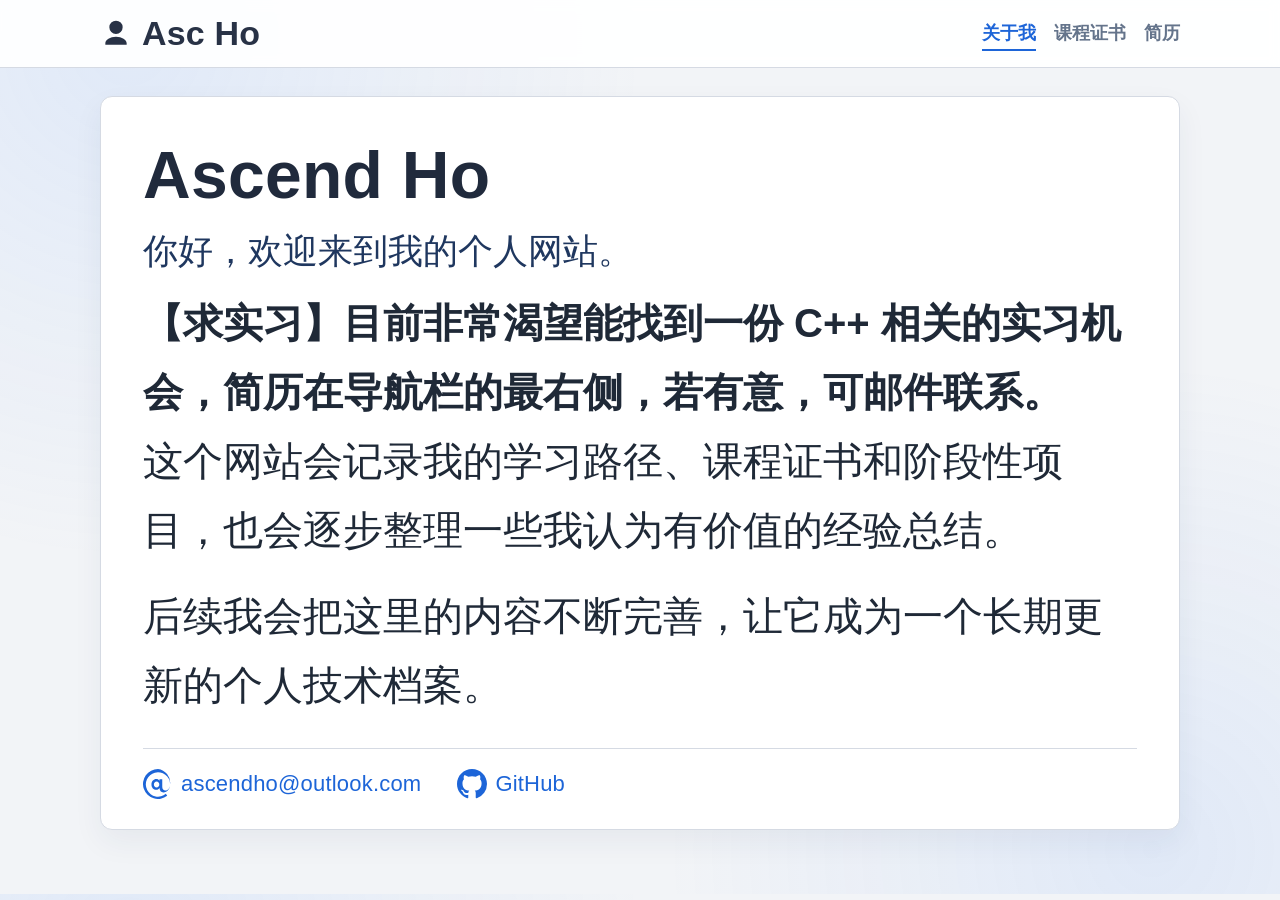
==== commit cec05158: "替换标签页 icon" ====
--- a/index.html
+++ b/index.html
@@ -5,6 +5,8 @@
   <meta charset="UTF-8">
   <meta name="viewport" content="width=device-width, initial-scale=1.0">
   <title>Asc Ho</title>
+  <link rel="icon" type="image/svg+xml" href="assets/favicon.svg">
+  <link rel="shortcut icon" href="assets/favicon.svg">
   <link rel="stylesheet" href="assets/common.css">
   <style>
     .about {
--- a/assets/common.css
+++ b/assets/common.css
@@ -48,6 +48,16 @@
   font-weight: 700;
   letter-spacing: 0.2px;
   text-decoration: none;
+  display: inline-flex;
+  align-items: center;
+  gap: 10px;
+}
+
+.site-icon {
+  width: 32px;
+  height: 32px;
+  fill: currentColor;
+  flex-shrink: 0;
 }
 
 .nav {
@@ -107,6 +117,11 @@
     font-size: 28px;
   }
 
+  .site-icon {
+    width: 28px;
+    height: 28px;
+  }
+
   .nav a {
     font-size: 16px;
   }
@@ -127,4 +142,9 @@
   .site-name {
     font-size: 24px;
   }
+
+  .site-icon {
+    width: 24px;
+    height: 24px;
+  }
 }
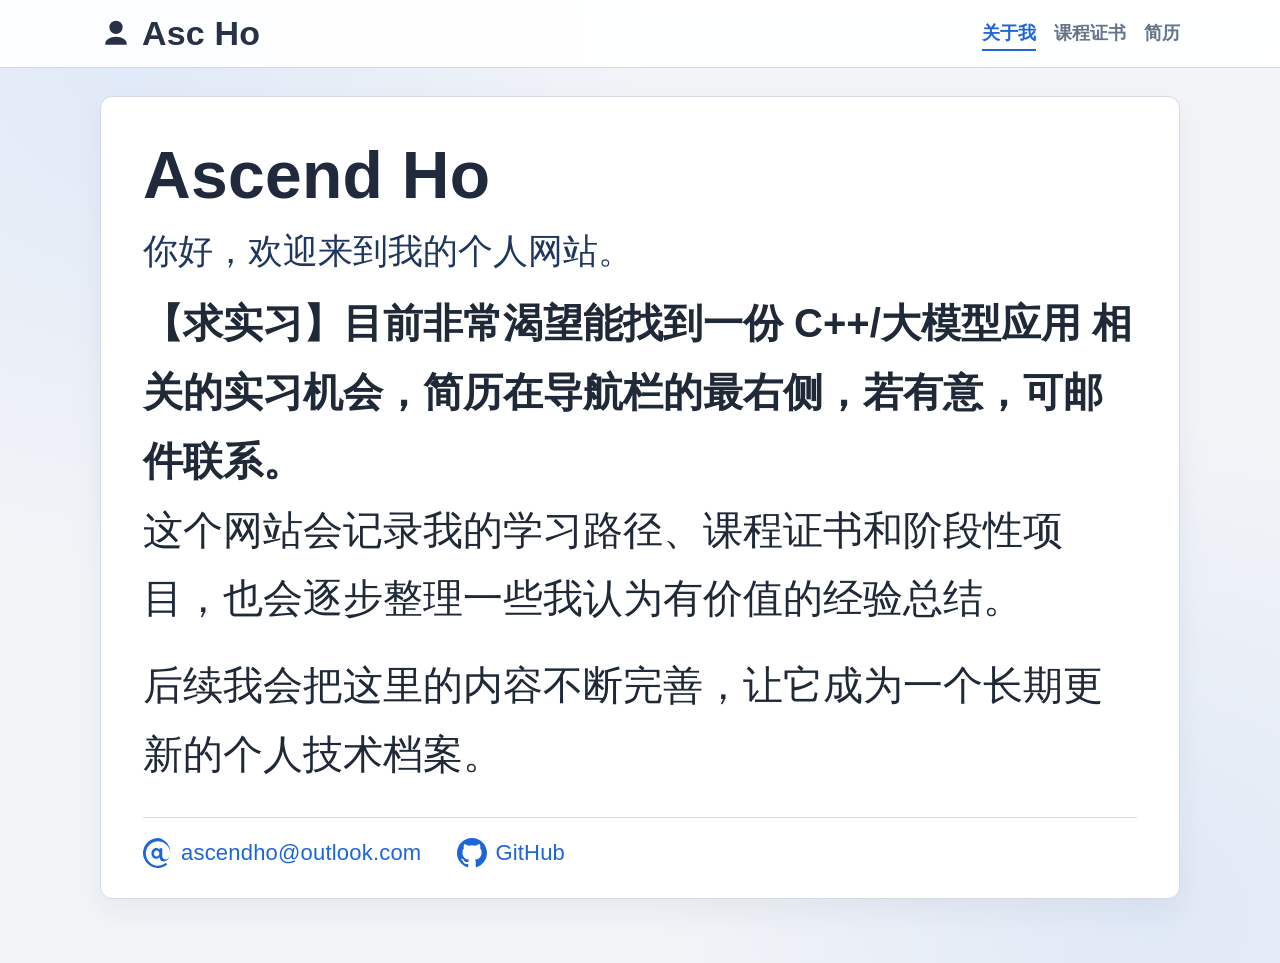
==== commit 039c9b93: "添加“大模型应用”求职意向" ====
--- a/index.html
+++ b/index.html
@@ -156,7 +156,7 @@
     <section id="about" class="card about">
       <h1>Ascend Ho</h1>
       <p class="role">你好，欢迎来到我的个人网站。</p>
-      <p class="notice">【求实习】目前非常渴望能找到一份 C++ 相关的实习机会，简历在导航栏的最右侧，若有意，可邮件联系。</p>
+      <p class="notice">【求实习】目前非常渴望能找到一份 C++/大模型应用 相关的实习机会，简历在导航栏的最右侧，若有意，可邮件联系。</p>
       <p class="desc">这个网站会记录我的学习路径、课程证书和阶段性项目，也会逐步整理一些我认为有价值的经验总结。</p>
       <p class="desc">后续我会把这里的内容不断完善，让它成为一个长期更新的个人技术档案。</p>
 
